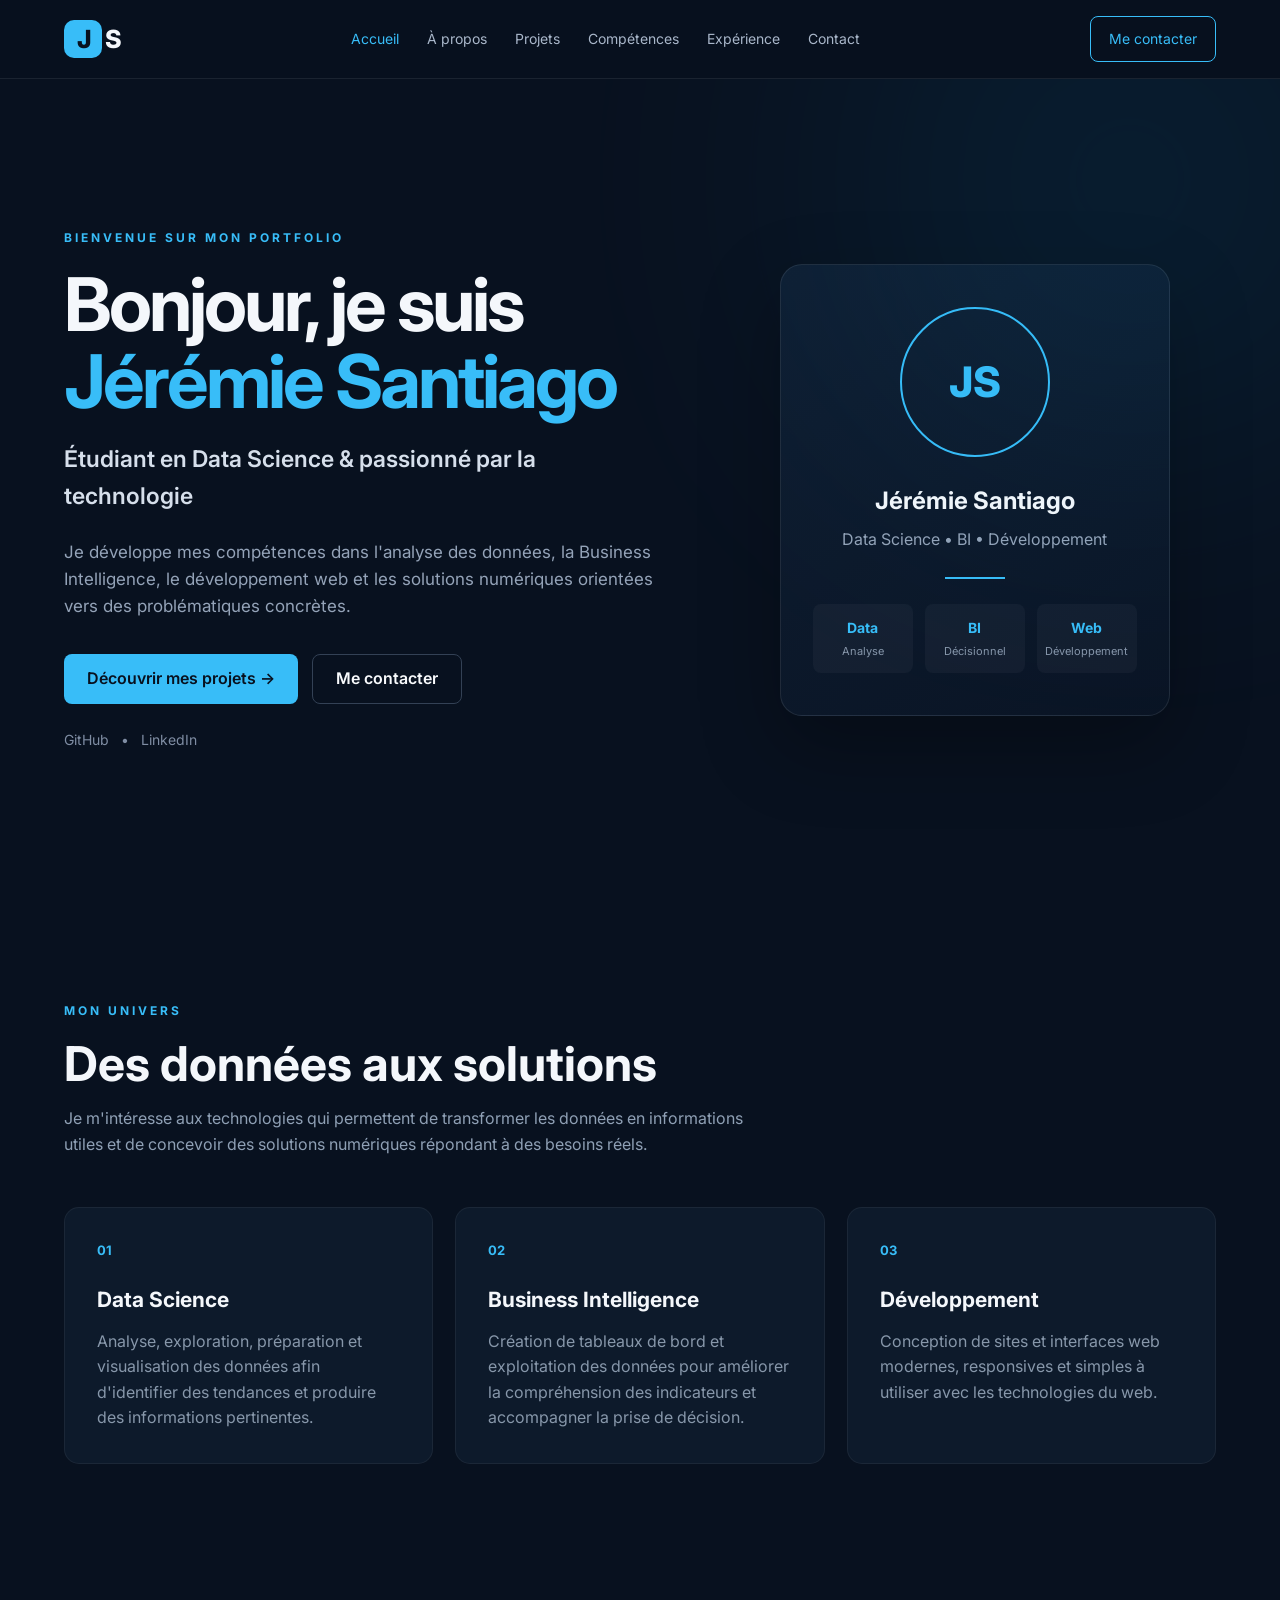
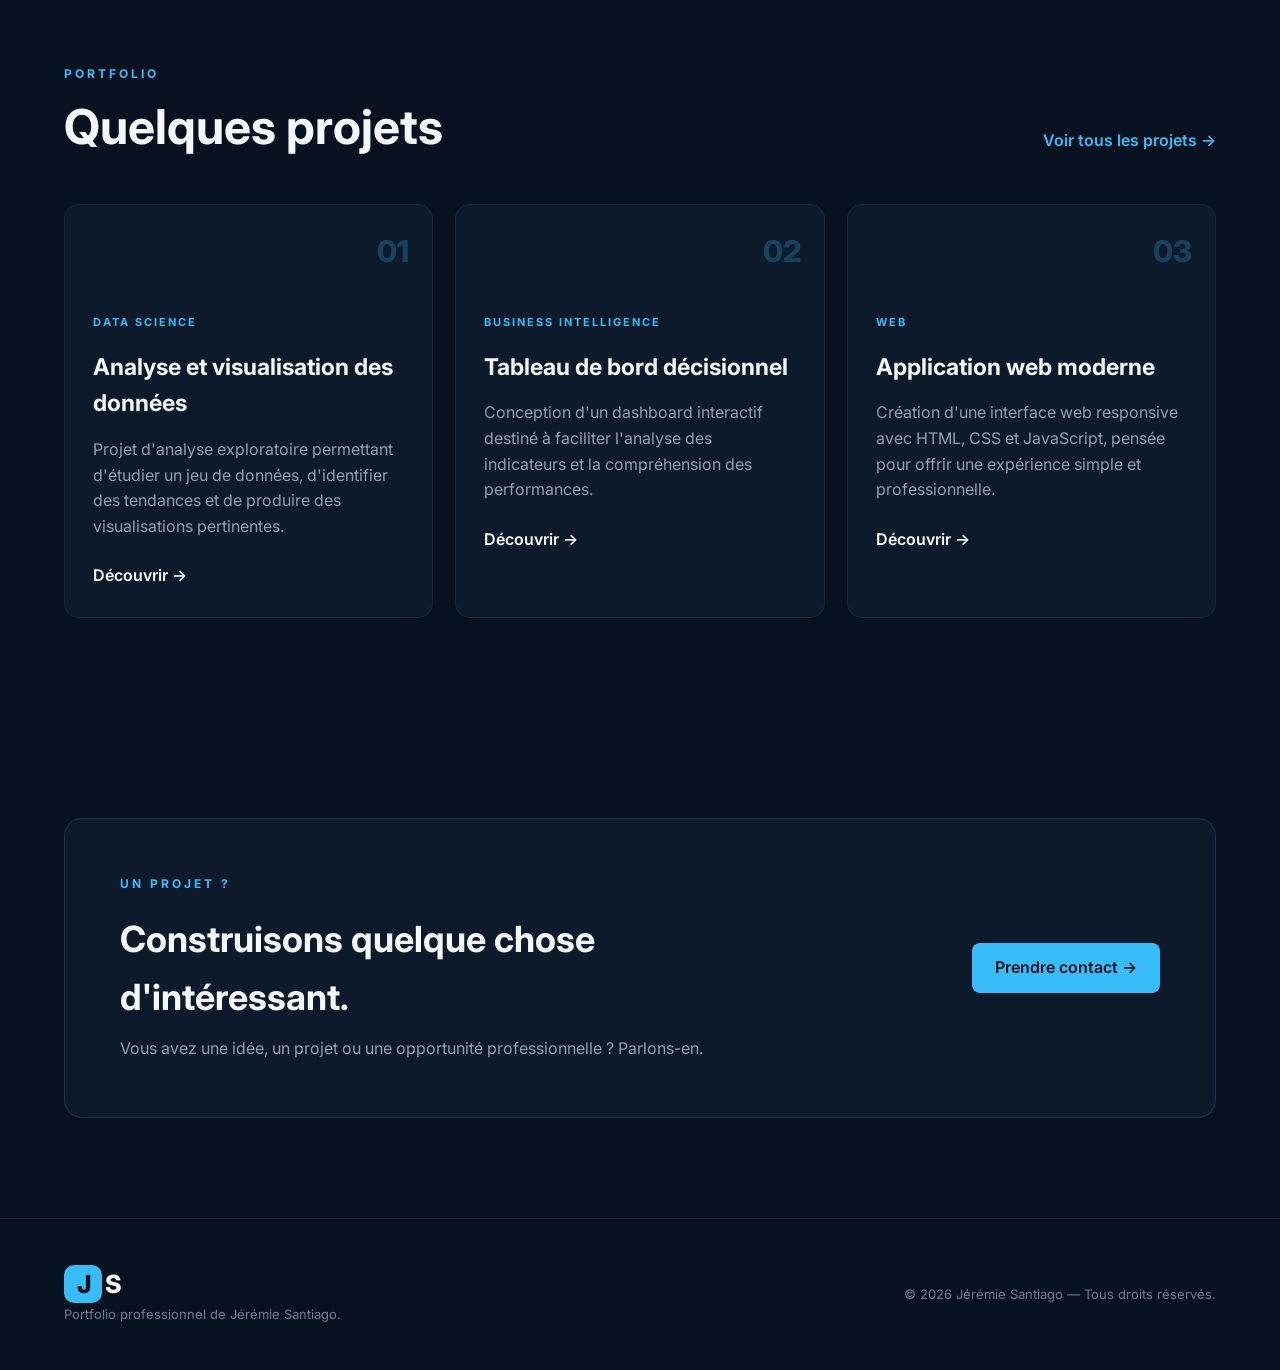
==== index.html @ 96756fd2 "Création de la page d'accueil du portfolio" ====
<!DOCTYPE html>
<html lang="fr">
<head>
    <!-- Encodage des caractères -->
    <meta charset="UTF-8">

    <!-- Adaptation aux téléphones, tablettes et ordinateurs -->
    <meta name="viewport" content="width=device-width, initial-scale=1.0">

    <!-- Description du site -->
    <meta
        name="description"
        content="Portfolio professionnel de Jérémie Santiago, étudiant en Data Science passionné par l'analyse des données, la Business Intelligence et les technologies numériques."
    >

    <!-- Mots-clés -->
    <meta
        name="keywords"
        content="Jérémie Santiago, Data Science, Data Analyst, Business Intelligence, Power BI, Python, R, Portfolio"
    >

    <!-- Auteur -->
    <meta name="author" content="Jérémie Santiago">

    <!-- Titre affiché dans l'onglet du navigateur -->
    <title>Jérémie Santiago | Data Science & Technologies</title>

    <!-- Préconnexion aux polices Google -->
    <link rel="preconnect" href="https://fonts.googleapis.com">
    <link rel="preconnect" href="https://fonts.gstatic.com" crossorigin>

    <!-- Police utilisée -->
    <link
        href="https://fonts.googleapis.com/css2?family=Inter:wght@400;500;600;700;800&display=swap"
        rel="stylesheet"
    >

    <!-- Feuilles de style -->
    <link rel="stylesheet" href="css/style.css">
    <link rel="stylesheet" href="css/responsive.css">
</head>

<body>

    <!-- =====================================================
         HEADER / NAVIGATION
    ====================================================== -->

    <header class="header">

        <nav class="navbar container">

            <!-- Logo -->
            <a href="index.html" class="logo" aria-label="Jérémie Santiago - Accueil">
                <span>J</span>S
            </a>

            <!-- Menu mobile -->
            <button
                class="menu-toggle"
                id="menuToggle"
                type="button"
                aria-label="Ouvrir le menu"
                aria-expanded="false"
            >
                ☰
            </button>

            <!-- Liens de navigation -->
            <ul class="nav-links" id="navLinks">

                <li>
                    <a href="index.html" class="active">
                        Accueil
                    </a>
                </li>

                <li>
                    <a href="pages/about.html">
                        À propos
                    </a>
                </li>

                <li>
                    <a href="pages/projects.html">
                        Projets
                    </a>
                </li>

                <li>
                    <a href="pages/skills.html">
                        Compétences
                    </a>
                </li>

                <li>
                    <a href="pages/experience.html">
                        Expérience
                    </a>
                </li>

                <li>
                    <a href="pages/contact.html">
                        Contact
                    </a>
                </li>

            </ul>

            <!-- Bouton contact -->
            <a href="pages/contact.html" class="nav-button">
                Me contacter
            </a>

        </nav>

    </header>


    <!-- =====================================================
         CONTENU PRINCIPAL
    ====================================================== -->

    <main>

        <!-- =================================================
             HERO / SECTION PRINCIPALE
        ================================================== -->

        <section class="hero" id="accueil">

            <div class="container hero-content">

                <!-- Partie gauche -->
                <div class="hero-text">

                    <p class="hero-label">
                        BIENVENUE SUR MON PORTFOLIO
                    </p>

                    <h1>
                        Bonjour, je suis
                        <span>Jérémie Santiago</span>
                    </h1>

                    <h2>
                        Étudiant en Data Science & passionné par la technologie
                    </h2>

                    <p class="hero-description">
                        Je développe mes compétences dans l'analyse des données,
                        la Business Intelligence, le développement web et les
                        solutions numériques orientées vers des problématiques
                        concrètes.
                    </p>

                    <!-- Boutons -->
                    <div class="hero-buttons">

                        <a
                            href="pages/projects.html"
                            class="btn btn-primary"
                        >
                            Découvrir mes projets →
                        </a>

                        <a
                            href="pages/contact.html"
                            class="btn btn-secondary"
                        >
                            Me contacter
                        </a>

                    </div>

                    <!-- Réseaux -->
                    <div class="social-links">

                        <a
                            href="https://github.com/jeremiesantiagoondzie-web"
                            target="_blank"
                            rel="noopener noreferrer"
                        >
                            GitHub
                        </a>

                        <span>•</span>

                        <a
                            href="#"
                            target="_blank"
                            rel="noopener noreferrer"
                        >
                            LinkedIn
                        </a>

                    </div>

                </div>


                <!-- =================================================
                     PARTIE DROITE / CARTE PROFIL
                ================================================== -->

                <div class="hero-visual">

                    <div class="profile-card">

                        <!-- Cercle provisoire pour la photo -->
                        <div class="profile-circle">
                            JS
                        </div>

                        <h3>
                            Jérémie Santiago
                        </h3>

                        <p>
                            Data Science • BI • Développement
                        </p>

                        <div class="profile-line"></div>

                        <!-- Domaines -->
                        <div class="profile-info">

                            <div>
                                <strong>Data</strong>
                                <span>Analyse</span>
                            </div>

                            <div>
                                <strong>BI</strong>
                                <span>Décisionnel</span>
                            </div>

                            <div>
                                <strong>Web</strong>
                                <span>Développement</span>
                            </div>

                        </div>

                    </div>

                </div>

            </div>

        </section>


        <!-- =====================================================
             SECTION À PROPOS / INTRODUCTION
        ====================================================== -->

        <section class="intro section" id="univers">

            <div class="container">

                <div class="section-heading">

                    <p class="section-label">
                        MON UNIVERS
                    </p>

                    <h2>
                        Des données aux solutions
                    </h2>

                    <p>
                        Je m'intéresse aux technologies qui permettent de
                        transformer les données en informations utiles et de
                        concevoir des solutions numériques répondant à des
                        besoins réels.
                    </p>

                </div>


                <!-- Cartes -->
                <div class="cards-grid">

                    <!-- Carte 1 -->
                    <article class="info-card">

                        <div class="card-icon">
                            01
                        </div>

                        <h3>
                            Data Science
                        </h3>

                        <p>
                            Analyse, exploration, préparation et visualisation
                            des données afin d'identifier des tendances et
                            produire des informations pertinentes.
                        </p>

                    </article>


                    <!-- Carte 2 -->
                    <article class="info-card">

                        <div class="card-icon">
                            02
                        </div>

                        <h3>
                            Business Intelligence
                        </h3>

                        <p>
                            Création de tableaux de bord et exploitation des
                            données pour améliorer la compréhension des
                            indicateurs et accompagner la prise de décision.
                        </p>

                    </article>


                    <!-- Carte 3 -->
                    <article class="info-card">

                        <div class="card-icon">
                            03
                        </div>

                        <h3>
                            Développement
                        </h3>

                        <p>
                            Conception de sites et interfaces web modernes,
                            responsives et simples à utiliser avec les
                            technologies du web.
                        </p>

                    </article>

                </div>

            </div>

        </section>


        <!-- =====================================================
             SECTION PROJETS
        ====================================================== -->

        <section class="projects-preview section" id="projets">

            <div class="container">

                <div class="section-heading section-heading-row">

                    <div>

                        <p class="section-label">
                            PORTFOLIO
                        </p>

                        <h2>
                            Quelques projets
                        </h2>

                    </div>

                    <a
                        href="pages/projects.html"
                        class="see-more"
                    >
                        Voir tous les projets →
                    </a>

                </div>


                <!-- Grille des projets -->
                <div class="project-grid">

                    <!-- Projet 1 -->
                    <article class="project-card">

                        <div class="project-number">
                            01
                        </div>

                        <div class="project-content">

                            <span>
                                DATA SCIENCE
                            </span>

                            <h3>
                                Analyse et visualisation des données
                            </h3>

                            <p>
                                Projet d'analyse exploratoire permettant
                                d'étudier un jeu de données, d'identifier
                                des tendances et de produire des
                                visualisations pertinentes.
                            </p>

                            <a href="pages/projects.html">
                                Découvrir →
                            </a>

                        </div>

                    </article>


                    <!-- Projet 2 -->
                    <article class="project-card">

                        <div class="project-number">
                            02
                        </div>

                        <div class="project-content">

                            <span>
                                BUSINESS INTELLIGENCE
                            </span>

                            <h3>
                                Tableau de bord décisionnel
                            </h3>

                            <p>
                                Conception d'un dashboard interactif destiné
                                à faciliter l'analyse des indicateurs et la
                                compréhension des performances.
                            </p>

                            <a href="pages/projects.html">
                                Découvrir →
                            </a>

                        </div>

                    </article>


                    <!-- Projet 3 -->
                    <article class="project-card">

                        <div class="project-number">
                            03
                        </div>

                        <div class="project-content">

                            <span>
                                WEB
                            </span>

                            <h3>
                                Application web moderne
                            </h3>

                            <p>
                                Création d'une interface web responsive avec
                                HTML, CSS et JavaScript, pensée pour offrir
                                une expérience simple et professionnelle.
                            </p>

                            <a href="pages/projects.html">
                                Découvrir →
                            </a>

                        </div>

                    </article>

                </div>

            </div>

        </section>


        <!-- =====================================================
             SECTION APPEL À L'ACTION
        ====================================================== -->

        <section class="cta section">

            <div class="container cta-box">

                <div>

                    <p class="section-label">
                        UN PROJET ?
                    </p>

                    <h2>
                        Construisons quelque chose d'intéressant.
                    </h2>

                    <p>
                        Vous avez une idée, un projet ou une opportunité
                        professionnelle ? Parlons-en.
                    </p>

                </div>

                <a
                    href="pages/contact.html"
                    class="btn btn-primary"
                >
                    Prendre contact →
                </a>

            </div>

        </section>

    </main>


    <!-- =====================================================
         FOOTER
    ====================================================== -->

    <footer class="footer">

        <div class="container footer-content">

            <!-- Identité -->
            <div>

                <a
                    href="index.html"
                    class="logo"
                    aria-label="Retour à l'accueil"
                >
                    <span>J</span>S
                </a>

                <p>
                    Portfolio professionnel de Jérémie Santiago.
                </p>

            </div>

            <!-- Copyright -->
            <p>
                © 2026 Jérémie Santiago — Tous droits réservés.
            </p>

        </div>

    </footer>


    <!-- =====================================================
         JAVASCRIPT
    ====================================================== -->

    <script src="js/script.js"></script>

</body>
</html>
---- css/style.css ----
/* ==================================================
   RESET
================================================== */

* {
    margin: 0;
    padding: 0;
    box-sizing: border-box;
}

html {
    scroll-behavior: smooth;
}

body {
    font-family: "Inter", sans-serif;
    background: #08111f;
    color: #f4f7fb;
    line-height: 1.6;
}

a {
    text-decoration: none;
    color: inherit;
}

ul {
    list-style: none;
}

.container {
    width: min(1180px, 90%);
    margin: auto;
}

.section {
    padding: 100px 0;
}


/* ==================================================
   HEADER
================================================== */

.header {
    position: sticky;
    top: 0;
    z-index: 1000;
    background: rgba(8, 17, 31, 0.92);
    backdrop-filter: blur(12px);
    border-bottom: 1px solid rgba(255, 255, 255, 0.08);
}

.navbar {
    height: 78px;
    display: flex;
    align-items: center;
    justify-content: space-between;
    gap: 30px;
}

.logo {
    font-size: 25px;
    font-weight: 800;
    letter-spacing: -2px;
}

.logo span {
    display: inline-flex;
    align-items: center;
    justify-content: center;
    width: 38px;
    height: 38px;
    margin-right: 3px;
    border-radius: 10px;
    background: #38bdf8;
    color: #08111f;
}

.nav-links {
    display: flex;
    align-items: center;
    gap: 28px;
}

.nav-links a {
    color: #a9b7ca;
    font-size: 14px;
    transition: 0.3s ease;
}

.nav-links a:hover,
.nav-links a.active {
    color: #38bdf8;
}

.nav-button {
    padding: 11px 18px;
    border: 1px solid #38bdf8;
    border-radius: 8px;
    color: #38bdf8;
    font-size: 14px;
    transition: 0.3s ease;
}

.nav-button:hover {
    background: #38bdf8;
    color: #08111f;
}

.menu-toggle {
    display: none;
    border: 0;
    background: none;
    color: white;
    font-size: 27px;
    cursor: pointer;
}


/* ==================================================
   HERO
================================================== */

.hero {
    min-height: calc(100vh - 78px);
    display: flex;
    align-items: center;
    position: relative;
    overflow: hidden;
}

.hero::before {
    content: "";
    position: absolute;
    width: 500px;
    height: 500px;
    border-radius: 50%;
    background: #0ea5e9;
    filter: blur(150px);
    opacity: 0.12;
    top: -150px;
    right: -100px;
}

.hero-content {
    display: grid;
    grid-template-columns: 1.1fr 0.9fr;
    align-items: center;
    gap: 80px;
}

.hero-label,
.section-label {
    color: #38bdf8;
    font-size: 12px;
    font-weight: 700;
    letter-spacing: 3px;
    margin-bottom: 18px;
}

.hero h1 {
    font-size: clamp(42px, 6vw, 74px);
    line-height: 1.05;
    letter-spacing: -3px;
}

.hero h1 span {
    display: block;
    color: #38bdf8;
}

.hero h2 {
    margin-top: 20px;
    font-size: 23px;
    color: #d6dfeb;
    font-weight: 600;
}

.hero-description {
    max-width: 620px;
    margin-top: 24px;
    color: #94a3b8;
    font-size: 17px;
}

.hero-buttons {
    display: flex;
    gap: 14px;
    margin-top: 34px;
    flex-wrap: wrap;
}

.btn {
    display: inline-flex;
    align-items: center;
    justify-content: center;
    min-height: 50px;
    padding: 0 23px;
    border-radius: 8px;
    font-weight: 600;
    transition: 0.3s ease;
}

.btn-primary {
    background: #38bdf8;
    color: #08111f;
}

.btn-primary:hover {
    transform: translateY(-3px);
}

.btn-secondary {
    border: 1px solid #334155;
    color: #f8fafc;
}

.btn-secondary:hover {
    border-color: #38bdf8;
    color: #38bdf8;
}

.social-links {
    display: flex;
    gap: 12px;
    align-items: center;
    margin-top: 25px;
    color: #7f8da3;
    font-size: 14px;
}

.social-links a:hover {
    color: #38bdf8;
}


/* ==================================================
   PROFILE CARD
================================================== */

.hero-visual {
    display: flex;
    justify-content: center;
}

.profile-card {
    width: min(390px, 100%);
    padding: 42px 32px;
    text-align: center;
    background: linear-gradient(
        145deg,
        rgba(15, 31, 51, 0.95),
        rgba(10, 21, 37, 0.95)
    );
    border: 1px solid rgba(255, 255, 255, 0.09);
    border-radius: 22px;
    box-shadow: 0 30px 80px rgba(0, 0, 0, 0.3);
}

.profile-circle {
    width: 150px;
    height: 150px;
    margin: 0 auto 25px;
    display: flex;
    align-items: center;
    justify-content: center;
    border-radius: 50%;
    border: 2px solid #38bdf8;
    color: #38bdf8;
    font-size: 42px;
    font-weight: 800;
}

.profile-card h3 {
    font-size: 24px;
}

.profile-card > p {
    color: #94a3b8;
    margin-top: 7px;
}

.profile-line {
    width: 60px;
    height: 2px;
    margin: 25px auto;
    background: #38bdf8;
}

.profile-info {
    display: grid;
    grid-template-columns: repeat(3, 1fr);
    gap: 12px;
}

.profile-info div {
    padding: 13px 5px;
    background: rgba(255, 255, 255, 0.035);
    border-radius: 8px;
}

.profile-info strong,
.profile-info span {
    display: block;
}

.profile-info strong {
    font-size: 14px;
    color: #38bdf8;
}

.profile-info span {
    color: #8796aa;
    font-size: 11px;
    margin-top: 3px;
}


/* ==================================================
   TITRES
================================================== */

.section-heading {
    max-width: 700px;
    margin-bottom: 50px;
}

.section-heading h2 {
    font-size: clamp(32px, 4vw, 48px);
    line-height: 1.1;
}

.section-heading > p:last-child {
    color: #8fa0b5;
    margin-top: 15px;
}


/* ==================================================
   CARTES
================================================== */

.cards-grid {
    display: grid;
    grid-template-columns: repeat(3, 1fr);
    gap: 22px;
}

.info-card {
    padding: 32px;
    border-radius: 15px;
    background: #0d1a2b;
    border: 1px solid rgba(255, 255, 255, 0.06);
    transition: transform 0.3s ease, border-color 0.3s ease;
}

.info-card:hover {
    transform: translateY(-6px);
    border-color: rgba(56, 189, 248, 0.35);
}

.card-icon {
    color: #38bdf8;
    font-size: 13px;
    font-weight: 700;
}

.info-card h3 {
    margin-top: 22px;
    font-size: 21px;
}

.info-card p {
    color: #8797aa;
    margin-top: 12px;
}


/* ==================================================
   PROJETS
================================================== */

.section-heading-row {
    max-width: none;
    display: flex;
    justify-content: space-between;
    align-items: end;
    gap: 20px;
}

.see-more {
    color: #38bdf8;
    font-weight: 600;
}

.project-grid {
    display: grid;
    grid-template-columns: repeat(3, 1fr);
    gap: 22px;
}

.project-card {
    min-height: 350px;
    padding: 28px;
    position: relative;
    overflow: hidden;
    border-radius: 15px;
    background: #0d1a2b;
    border: 1px solid rgba(255, 255, 255, 0.06);
}

.project-number {
    position: absolute;
    top: 22px;
    right: 23px;
    color: rgba(56, 189, 248, 0.25);
    font-size: 30px;
    font-weight: 800;
}

.project-content {
    padding-top: 75px;
}

.project-content > span {
    color: #38bdf8;
    font-size: 11px;
    font-weight: 700;
    letter-spacing: 2px;
}

.project-content h3 {
    margin-top: 15px;
    font-size: 23px;
}

.project-content p {
    margin-top: 15px;
    color: #8fa0b5;
}

.project-content a {
    display: inline-block;
    margin-top: 24px;
    color: #f8fafc;
    font-weight: 600;
}

.project-content a:hover {
    color: #38bdf8;
}


/* ==================================================
   CTA
================================================== */

.cta-box {
    padding: 55px;
    display: flex;
    align-items: center;
    justify-content: space-between;
    gap: 30px;
    border-radius: 18px;
    background: #0d1a2b;
    border: 1px solid rgba(56, 189, 248, 0.18);
}

.cta-box h2 {
    max-width: 650px;
    font-size: 36px;
}

.cta-box p:last-child {
    margin-top: 10px;
    color: #8fa0b5;
}


/* ==================================================
   FOOTER
================================================== */

.footer {
    padding: 45px 0;
    border-top: 1px solid rgba(255, 255, 255, 0.07);
}

.footer-content {
    display: flex;
    align-items: center;
    justify-content: space-between;
    gap: 25px;
}

.footer p {
    color: #6f7f93;
    font-size: 13px;
}
---- css/responsive.css ----
@media (max-width: 950px) {

    .nav-links {
        display: none;
        position: absolute;
        top: 78px;
        left: 0;
        right: 0;
        padding: 25px;
        flex-direction: column;
        background: #08111f;
        border-bottom: 1px solid rgba(255, 255, 255, 0.08);
    }

    .nav-links.show {
        display: flex;
    }

    .menu-toggle {
        display: block;
    }

    .nav-button {
        display: none;
    }

    .hero-content {
        grid-template-columns: 1fr;
        gap: 55px;
        padding: 70px 0;
    }

    .cards-grid,
    .project-grid {
        grid-template-columns: 1fr 1fr;
    }

    .cta-box {
        flex-direction: column;
        align-items: flex-start;
    }
}


@media (max-width: 650px) {

    .section {
        padding: 75px 0;
    }

    .hero h1 {
        letter-spacing: -2px;
    }

    .hero h2 {
        font-size: 19px;
    }

    .hero-description {
        font-size: 15px;
    }

    .cards-grid,
    .project-grid {
        grid-template-columns: 1fr;
    }

    .section-heading-row {
        align-items: flex-start;
        flex-direction: column;
    }

    .profile-card {
        padding: 35px 20px;
    }

    .cta-box {
        padding: 35px 25px;
    }

    .cta-box h2 {
        font-size: 29px;
    }

    .footer-content {
        flex-direction: column;
        align-items: flex-start;
    }
}
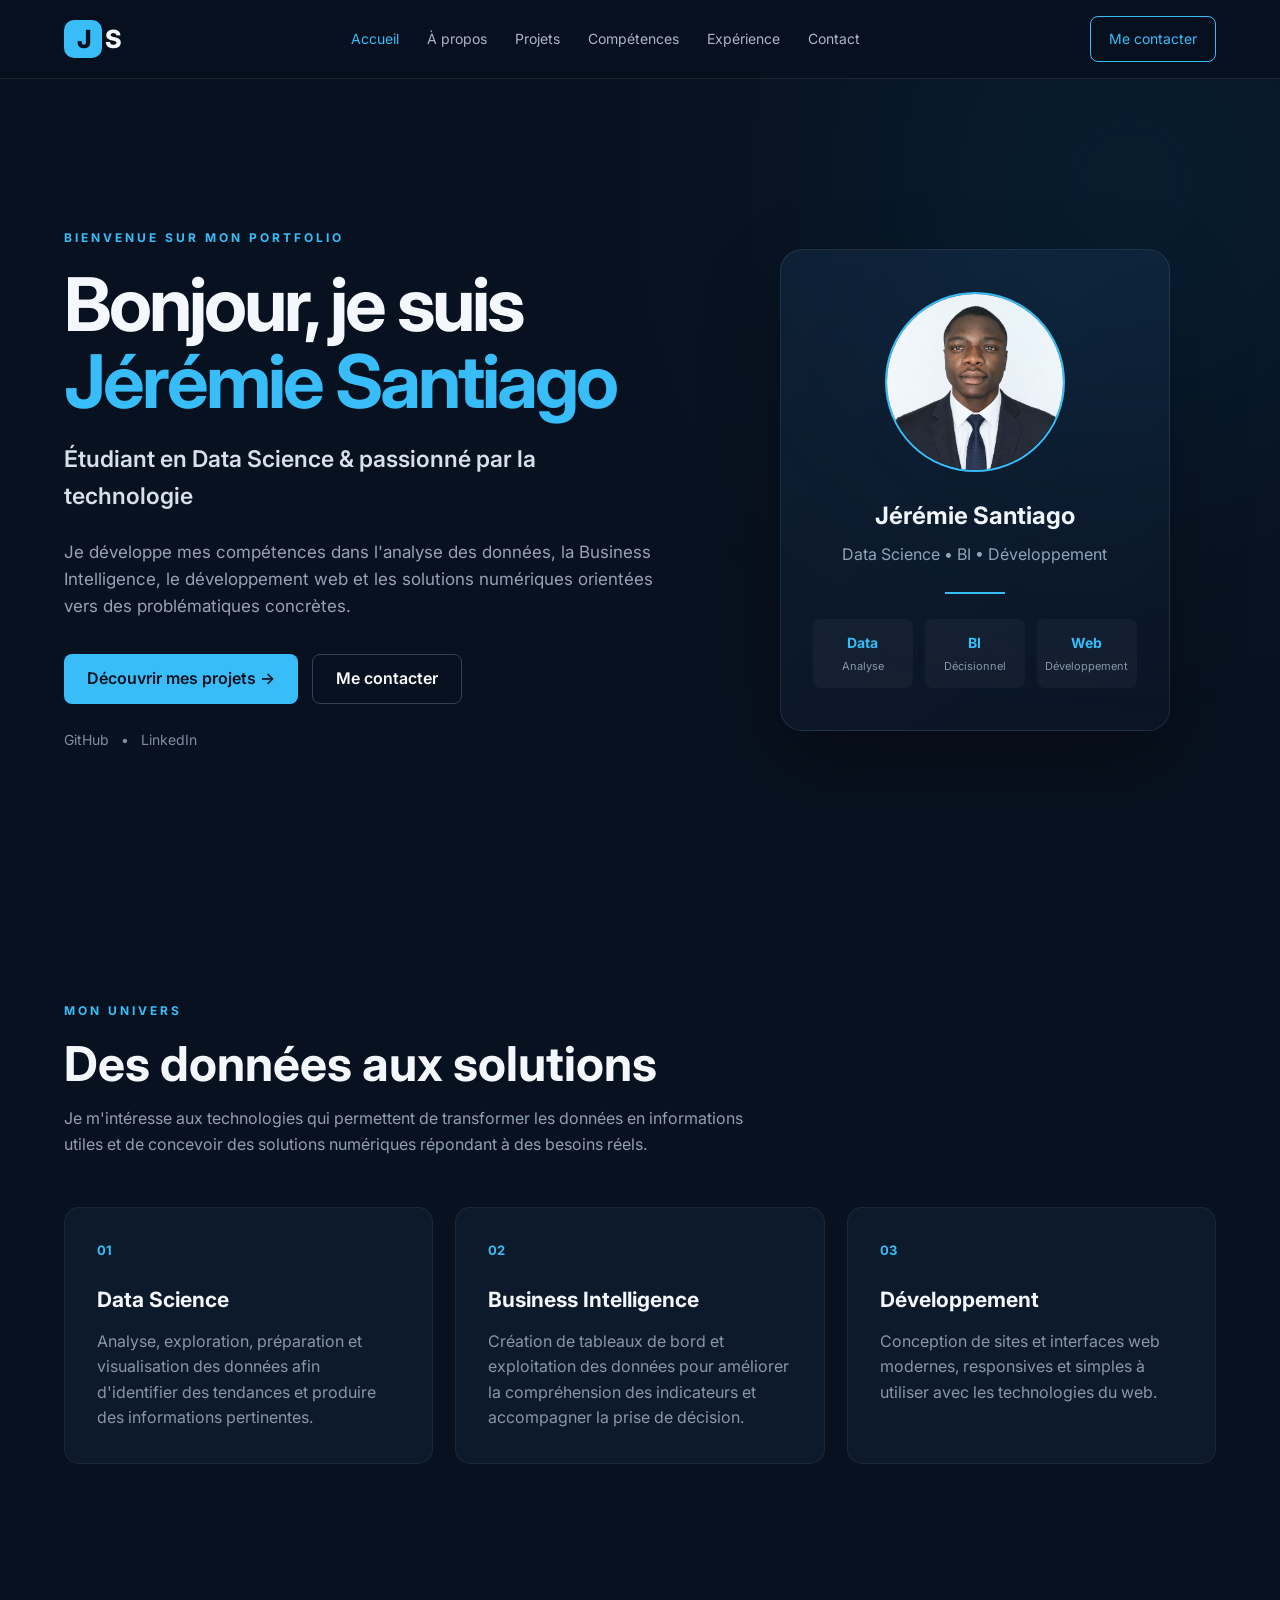
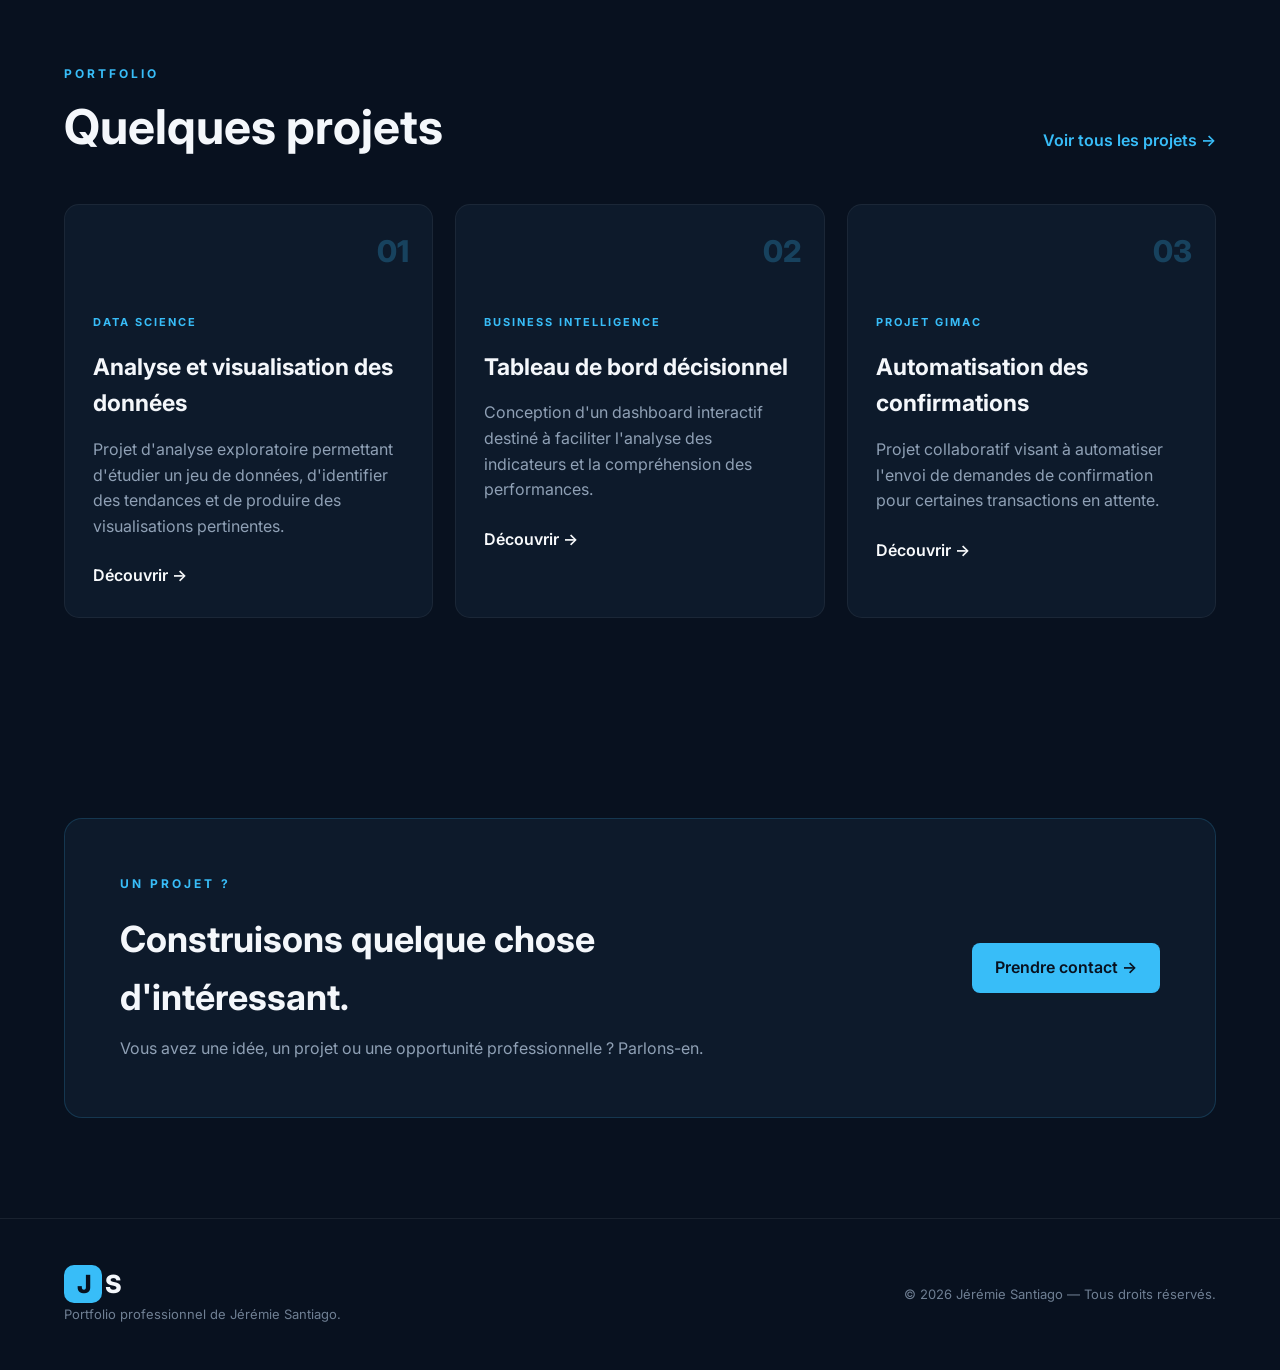
==== commit 3545687f: "Finalisation du portfolio avant publication" ====
--- a/index.html
+++ b/index.html
@@ -1,62 +1,65 @@
-
 <!DOCTYPE html>
 <html lang="fr">
+
 <head>
-    <!-- Encodage des caractères -->
+
+    <!-- Encodage -->
     <meta charset="UTF-8">
 
-    <!-- Adaptation aux téléphones, tablettes et ordinateurs -->
+    <!-- Responsive -->
     <meta name="viewport" content="width=device-width, initial-scale=1.0">
 
-    <!-- Description du site -->
-    <meta
-        name="description"
-        content="Portfolio professionnel de Jérémie Santiago, étudiant en Data Science passionné par l'analyse des données, la Business Intelligence et les technologies numériques."
-    >
-
-    <!-- Mots-clés -->
-    <meta
-        name="keywords"
-        content="Jérémie Santiago, Data Science, Data Analyst, Business Intelligence, Power BI, Python, R, Portfolio"
-    >
-
-    <!-- Auteur -->
+    <!-- Référencement -->
+    <meta name="description"
+        content="Portfolio professionnel de Jérémie Santiago ONDZIE MOUABA, étudiant en Data Science passionné par l'analyse de données, la Business Intelligence et les technologies numériques.">
+
+    <meta name="keywords"
+        content="Jérémie Santiago, Data Science, Data Analyst, Business Intelligence, Python, R, Power BI, Excel, GitHub">
+
     <meta name="author" content="Jérémie Santiago">
 
-    <!-- Titre affiché dans l'onglet du navigateur -->
+    <!-- Titre -->
     <title>Jérémie Santiago | Data Science & Technologies</title>
 
-    <!-- Préconnexion aux polices Google -->
+
+    <!-- ================= GOOGLE FONTS ================= -->
+
     <link rel="preconnect" href="https://fonts.googleapis.com">
     <link rel="preconnect" href="https://fonts.gstatic.com" crossorigin>
 
-    <!-- Police utilisée -->
     <link
         href="https://fonts.googleapis.com/css2?family=Inter:wght@400;500;600;700;800&display=swap"
-        rel="stylesheet"
-    >
-
-    <!-- Feuilles de style -->
+        rel="stylesheet">
+
+
+    <!-- ================= CSS ================= -->
+
     <link rel="stylesheet" href="css/style.css">
     <link rel="stylesheet" href="css/responsive.css">
+
 </head>
 
+
 <body>
 
+
     <!-- =====================================================
-         HEADER / NAVIGATION
+         NAVBAR
     ====================================================== -->
 
     <header class="header">
 
         <nav class="navbar container">
 
-            <!-- Logo -->
-            <a href="index.html" class="logo" aria-label="Jérémie Santiago - Accueil">
+            <!-- LOGO -->
+
+            <a href="./index.html" class="logo" aria-label="Accueil - Jérémie Santiago">
                 <span>J</span>S
             </a>
 
-            <!-- Menu mobile -->
+
+            <!-- MENU MOBILE -->
+
             <button
                 class="menu-toggle"
                 id="menuToggle"
@@ -67,55 +70,67 @@
                 ☰
             </button>
 
-            <!-- Liens de navigation -->
+
+            <!-- LIENS NAVIGATION -->
+
             <ul class="nav-links" id="navLinks">
 
                 <li>
-                    <a href="index.html" class="active">
+                    <a href="./index.html" class="active">
                         Accueil
                     </a>
                 </li>
 
                 <li>
-                    <a href="pages/about.html">
+                    <a href="./pages/about.html">
                         À propos
                     </a>
                 </li>
 
                 <li>
-                    <a href="pages/projects.html">
+                    <a href="./pages/projects.html">
                         Projets
                     </a>
                 </li>
 
                 <li>
-                    <a href="pages/skills.html">
+                    <a href="./pages/skills.html">
                         Compétences
                     </a>
                 </li>
 
                 <li>
-                    <a href="pages/experience.html">
+                    <a href="./pages/experience.html">
                         Expérience
                     </a>
                 </li>
 
                 <li>
-                    <a href="pages/contact.html">
+                    <a href="./pages/contact.html">
                         Contact
                     </a>
                 </li>
 
             </ul>
 
-            <!-- Bouton contact -->
-            <a href="pages/contact.html" class="nav-button">
+
+            <!-- =================================================
+                 BOUTON ME CONTACTER
+                 LE LIEN EST DIRECTEMENT VERS contact.html
+            ================================================== -->
+
+            <a
+                href="./pages/contact.html"
+                class="nav-button"
+                aria-label="Ouvrir la page contact"
+            >
                 Me contacter
             </a>
 
         </nav>
 
     </header>
+
 
 
     <!-- =====================================================
@@ -124,29 +139,35 @@
 
     <main>
 
+
         <!-- =================================================
-             HERO / SECTION PRINCIPALE
+             HERO
         ================================================== -->
 
         <section class="hero" id="accueil">
 
             <div class="container hero-content">
 
-                <!-- Partie gauche -->
+
+                <!-- ================= TEXTE ================= -->
+
                 <div class="hero-text">
 
                     <p class="hero-label">
                         BIENVENUE SUR MON PORTFOLIO
                     </p>
+
 
                     <h1>
                         Bonjour, je suis
                         <span>Jérémie Santiago</span>
                     </h1>
 
+
                     <h2>
                         Étudiant en Data Science & passionné par la technologie
                     </h2>
+
 
                     <p class="hero-description">
                         Je développe mes compétences dans l'analyse des données,
@@ -155,18 +176,21 @@
                         concrètes.
                     </p>
 
-                    <!-- Boutons -->
+
+                    <!-- BOUTONS -->
+
                     <div class="hero-buttons">
 
                         <a
-                            href="pages/projects.html"
+                            href="./pages/projects.html"
                             class="btn btn-primary"
                         >
                             Découvrir mes projets →
                         </a>
 
+
                         <a
-                            href="pages/contact.html"
+                            href="./pages/contact.html"
                             class="btn btn-secondary"
                         >
                             Me contacter
@@ -174,7 +198,9 @@
 
                     </div>
 
-                    <!-- Réseaux -->
+
+                    <!-- RÉSEAUX -->
+
                     <div class="social-links">
 
                         <a
@@ -188,11 +214,11 @@
                         <span>•</span>
 
                         <a
-                            href="#"
-                            target="_blank"
-                            rel="noopener noreferrer"
-                        >
-                            LinkedIn
+                        href="www.linkedin.com/in/jeremie-ondzie-mouaba"
+                        target="_blank"
+                        rel="noopener noreferrer"
+                                                                    >
+                         LinkedIn
                         </a>
 
                     </div>
@@ -200,47 +226,82 @@
                 </div>
 
 
-                <!-- =================================================
-                     PARTIE DROITE / CARTE PROFIL
-                ================================================== -->
+
+                <!-- ================= CARTE PROFIL ================= -->
 
                 <div class="hero-visual">
 
                     <div class="profile-card">
 
-                        <!-- Cercle provisoire pour la photo -->
-                        <div class="profile-circle">
-                            JS
-                        </div>
+
+                        <!-- PHOTO -->
+                        <div class="profile-photo">
+
+                            <img
+                                src="./assets/images/profile.jpeg"
+                                alt="Photo de Jérémie Santiago"
+                            >
+
+                        </div>
+
 
                         <h3>
                             Jérémie Santiago
                         </h3>
 
+
                         <p>
                             Data Science • BI • Développement
                         </p>
 
+
                         <div class="profile-line"></div>
 
-                        <!-- Domaines -->
+
+                        <!-- DOMAINES -->
+
                         <div class="profile-info">
 
+
                             <div>
-                                <strong>Data</strong>
-                                <span>Analyse</span>
+
+                                <strong>
+                                    Data
+                                </strong>
+
+                                <span>
+                                    Analyse
+                                </span>
+
                             </div>
 
+
                             <div>
-                                <strong>BI</strong>
-                                <span>Décisionnel</span>
+
+                                <strong>
+                                    BI
+                                </strong>
+
+                                <span>
+                                    Décisionnel
+                                </span>
+
                             </div>
 
+
                             <div>
-                                <strong>Web</strong>
-                                <span>Développement</span>
+
+                                <strong>
+                                    Web
+                                </strong>
+
+                                <span>
+                                    Développement
+                                </span>
+
                             </div>
 
+
                         </div>
 
                     </div>
@@ -252,13 +313,15 @@
         </section>
 
 
-        <!-- =====================================================
-             SECTION À PROPOS / INTRODUCTION
-        ====================================================== -->
+
+        <!-- =================================================
+             MON UNIVERS
+        ================================================== -->
 
         <section class="intro section" id="univers">
 
             <div class="container">
+
 
                 <div class="section-heading">
 
@@ -266,9 +329,11 @@
                         MON UNIVERS
                     </p>
 
+
                     <h2>
                         Des données aux solutions
                     </h2>
+
 
                     <p>
                         Je m'intéresse aux technologies qui permettent de
@@ -280,19 +345,25 @@
                 </div>
 
 
-                <!-- Cartes -->
+
+                <!-- CARTES -->
+
                 <div class="cards-grid">
 
-                    <!-- Carte 1 -->
+
+                    <!-- DATA SCIENCE -->
+
                     <article class="info-card">
 
                         <div class="card-icon">
                             01
                         </div>
+
 
                         <h3>
                             Data Science
                         </h3>
+
 
                         <p>
                             Analyse, exploration, préparation et visualisation
@@ -303,16 +374,20 @@
                     </article>
 
 
-                    <!-- Carte 2 -->
+
+                    <!-- BUSINESS INTELLIGENCE -->
+
                     <article class="info-card">
 
                         <div class="card-icon">
                             02
                         </div>
+
 
                         <h3>
                             Business Intelligence
                         </h3>
+
 
                         <p>
                             Création de tableaux de bord et exploitation des
@@ -323,16 +398,20 @@
                     </article>
 
 
-                    <!-- Carte 3 -->
+
+                    <!-- DÉVELOPPEMENT -->
+
                     <article class="info-card">
 
                         <div class="card-icon">
                             03
                         </div>
+
 
                         <h3>
                             Développement
                         </h3>
+
 
                         <p>
                             Conception de sites et interfaces web modernes,
@@ -342,6 +421,7 @@
 
                     </article>
 
+
                 </div>
 
             </div>
@@ -349,13 +429,15 @@
         </section>
 
 
-        <!-- =====================================================
-             SECTION PROJETS
-        ====================================================== -->
+
+        <!-- =================================================
+             PROJETS
+        ================================================== -->
 
         <section class="projects-preview section" id="projets">
 
             <div class="container">
+
 
                 <div class="section-heading section-heading-row">
 
@@ -371,8 +453,9 @@
 
                     </div>
 
+
                     <a
-                        href="pages/projects.html"
+                        href="./pages/projects.html"
                         class="see-more"
                     >
                         Voir tous les projets →
@@ -381,15 +464,20 @@
                 </div>
 
 
-                <!-- Grille des projets -->
+
+                <!-- GRILLE PROJETS -->
+
                 <div class="project-grid">
 
-                    <!-- Projet 1 -->
+
+                    <!-- PROJET 1 -->
+
                     <article class="project-card">
 
                         <div class="project-number">
                             01
                         </div>
+
 
                         <div class="project-content">
 
@@ -397,9 +485,11 @@
                                 DATA SCIENCE
                             </span>
 
+
                             <h3>
                                 Analyse et visualisation des données
                             </h3>
+
 
                             <p>
                                 Projet d'analyse exploratoire permettant
@@ -408,7 +498,8 @@
                                 visualisations pertinentes.
                             </p>
 
-                            <a href="pages/projects.html">
+
+                            <a href="./pages/projects.html">
                                 Découvrir →
                             </a>
 
@@ -417,12 +508,15 @@
                     </article>
 
 
-                    <!-- Projet 2 -->
+
+                    <!-- PROJET 2 -->
+
                     <article class="project-card">
 
                         <div class="project-number">
                             02
                         </div>
+
 
                         <div class="project-content">
 
@@ -430,9 +524,11 @@
                                 BUSINESS INTELLIGENCE
                             </span>
 
+
                             <h3>
                                 Tableau de bord décisionnel
                             </h3>
+
 
                             <p>
                                 Conception d'un dashboard interactif destiné
@@ -440,7 +536,8 @@
                                 compréhension des performances.
                             </p>
 
-                            <a href="pages/projects.html">
+
+                            <a href="./pages/projects.html">
                                 Découvrir →
                             </a>
 
@@ -449,30 +546,36 @@
                     </article>
 
 
-                    <!-- Projet 3 -->
+
+                    <!-- PROJET 3 -->
+
                     <article class="project-card">
 
                         <div class="project-number">
                             03
                         </div>
 
+
                         <div class="project-content">
 
                             <span>
-                                WEB
+                                PROJET GIMAC
                             </span>
 
+
                             <h3>
-                                Application web moderne
+                                Automatisation des confirmations
                             </h3>
 
+
                             <p>
-                                Création d'une interface web responsive avec
-                                HTML, CSS et JavaScript, pensée pour offrir
-                                une expérience simple et professionnelle.
+                                Projet collaboratif visant à automatiser
+                                l'envoi de demandes de confirmation pour
+                                certaines transactions en attente.
                             </p>
 
-                            <a href="pages/projects.html">
+
+                            <a href="./pages/projects.html">
                                 Découvrir →
                             </a>
 
@@ -480,6 +583,7 @@
 
                     </article>
 
+
                 </div>
 
             </div>
@@ -487,13 +591,15 @@
         </section>
 
 
-        <!-- =====================================================
-             SECTION APPEL À L'ACTION
-        ====================================================== -->
+
+        <!-- =================================================
+             CALL TO ACTION
+        ================================================== -->
 
         <section class="cta section">
 
             <div class="container cta-box">
+
 
                 <div>
 
@@ -501,9 +607,11 @@
                         UN PROJET ?
                     </p>
 
+
                     <h2>
                         Construisons quelque chose d'intéressant.
                     </h2>
+
 
                     <p>
                         Vous avez une idée, un projet ou une opportunité
@@ -512,18 +620,23 @@
 
                 </div>
 
+
+                <!-- BOUTON CONTACT -->
+
                 <a
-                    href="pages/contact.html"
+                    href="./pages/contact.html"
                     class="btn btn-primary"
                 >
                     Prendre contact →
                 </a>
 
+
             </div>
 
         </section>
 
     </main>
+
 
 
     <!-- =====================================================
@@ -534,38 +647,46 @@
 
         <div class="container footer-content">
 
-            <!-- Identité -->
+
+            <!-- IDENTITÉ -->
+
             <div>
 
                 <a
-                    href="index.html"
+                    href="./index.html"
                     class="logo"
                     aria-label="Retour à l'accueil"
                 >
                     <span>J</span>S
                 </a>
 
+
                 <p>
                     Portfolio professionnel de Jérémie Santiago.
                 </p>
 
             </div>
 
-            <!-- Copyright -->
+
+            <!-- COPYRIGHT -->
+
             <p>
                 © 2026 Jérémie Santiago — Tous droits réservés.
             </p>
 
+
         </div>
 
     </footer>
+
 
 
     <!-- =====================================================
          JAVASCRIPT
     ====================================================== -->
 
-    <script src="js/script.js"></script>
+    <script src="./js/script.js"></script>
 
 </body>
-</html>
+
+</html>
--- a/css/style.css
+++ b/css/style.css
@@ -497,4 +497,617 @@
 .footer p {
     color: #6f7f93;
     font-size: 13px;
-}+}
+
+
+/* ==================================================
+   PAGES INTERNES
+================================================== */
+
+.inner-hero {
+    padding-top: 120px;
+    padding-bottom: 80px;
+}
+
+.inner-hero h1 {
+    max-width: 850px;
+    font-size: clamp(40px, 6vw, 68px);
+    line-height: 1.08;
+    letter-spacing: -2px;
+}
+
+.inner-hero p:last-child {
+    max-width: 720px;
+    margin-top: 20px;
+    color: #94a3b8;
+    font-size: 17px;
+}
+
+
+/* ==================================================
+   ABOUT
+================================================== */
+
+.about-grid {
+    display: grid;
+    grid-template-columns: 1.1fr 0.9fr;
+    gap: 70px;
+    align-items: start;
+}
+
+.about-text h2 {
+    font-size: 40px;
+    line-height: 1.15;
+    margin-bottom: 25px;
+}
+
+.about-text p {
+    color: #94a3b8;
+    margin-top: 18px;
+}
+
+.about-highlight {
+    display: grid;
+    gap: 16px;
+}
+
+.highlight-box {
+    padding: 27px;
+    background: #0d1a2b;
+    border: 1px solid rgba(255, 255, 255, 0.06);
+    border-radius: 14px;
+}
+
+.highlight-box > span {
+    color: #38bdf8;
+    font-weight: 800;
+}
+
+.highlight-box h3 {
+    margin-top: 12px;
+    font-size: 21px;
+}
+
+.highlight-box p {
+    color: #8797aa;
+    margin-top: 8px;
+}
+
+
+/* ==================================================
+   PROJECTS PAGE
+================================================== */
+
+.project-list {
+    display: grid;
+    gap: 22px;
+}
+
+.project-large {
+    position: relative;
+    padding: 38px;
+    min-height: 300px;
+    background: #0d1a2b;
+    border-radius: 16px;
+    border: 1px solid rgba(255, 255, 255, 0.06);
+    overflow: hidden;
+    transition: 0.3s ease;
+}
+
+.project-large:hover {
+    transform: translateY(-5px);
+    border-color: rgba(56, 189, 248, 0.3);
+}
+
+.project-large-number {
+    position: absolute;
+    top: 20px;
+    right: 30px;
+    color: rgba(56, 189, 248, 0.2);
+    font-size: 70px;
+    font-weight: 800;
+}
+
+.project-large-content {
+    position: relative;
+    z-index: 1;
+    max-width: 820px;
+}
+
+.project-large-content > span {
+    color: #38bdf8;
+    font-size: 11px;
+    font-weight: 700;
+    letter-spacing: 2px;
+}
+
+.project-large-content h2 {
+    margin-top: 15px;
+    font-size: 30px;
+}
+
+.project-large-content p {
+    margin-top: 15px;
+    color: #8fa0b5;
+}
+
+.technology-list,
+.skill-tags {
+    display: flex;
+    flex-wrap: wrap;
+    gap: 9px;
+    margin-top: 22px;
+}
+
+.technology-list span,
+.skill-tags span {
+    padding: 7px 11px;
+    border-radius: 7px;
+    background: rgba(56, 189, 248, 0.08);
+    color: #8edcff;
+    font-size: 12px;
+    font-weight: 600;
+}
+
+
+/* ==================================================
+   SKILLS
+================================================== */
+
+.skills-grid {
+    display: grid;
+    grid-template-columns: repeat(2, 1fr);
+    gap: 22px;
+}
+
+.skill-category {
+    padding: 32px;
+    background: #0d1a2b;
+    border: 1px solid rgba(255, 255, 255, 0.06);
+    border-radius: 15px;
+}
+
+.skill-category-number {
+    color: #38bdf8;
+    font-size: 13px;
+    font-weight: 800;
+}
+
+.skill-category h2 {
+    margin-top: 18px;
+    font-size: 25px;
+}
+
+.skill-category > p {
+    color: #8797aa;
+    margin-top: 10px;
+}
+
+
+/* ==================================================
+   EXPERIENCE / TIMELINE
+================================================== */
+
+.timeline {
+    position: relative;
+    max-width: 900px;
+}
+
+.timeline::before {
+    content: "";
+    position: absolute;
+    left: 21px;
+    top: 0;
+    bottom: 0;
+    width: 1px;
+    background: rgba(56, 189, 248, 0.25);
+}
+
+.timeline-item {
+    position: relative;
+    display: grid;
+    grid-template-columns: 45px 1fr;
+    gap: 25px;
+    margin-bottom: 45px;
+}
+
+.timeline-marker {
+    position: relative;
+    z-index: 2;
+    width: 43px;
+    height: 43px;
+    display: flex;
+    align-items: center;
+    justify-content: center;
+    border-radius: 50%;
+    border: 1px solid #38bdf8;
+    background: #08111f;
+    color: #38bdf8;
+    font-size: 11px;
+    font-weight: 800;
+}
+
+.timeline-content {
+    padding: 28px;
+    background: #0d1a2b;
+    border: 1px solid rgba(255, 255, 255, 0.06);
+    border-radius: 14px;
+}
+
+.timeline-content > span {
+    color: #38bdf8;
+    font-size: 11px;
+    font-weight: 700;
+    letter-spacing: 2px;
+}
+
+.timeline-content h2 {
+    margin-top: 12px;
+    font-size: 25px;
+}
+
+.timeline-content p {
+    color: #8797aa;
+    margin-top: 10px;
+}
+
+
+/* ==================================================
+   CONTACT
+================================================== */
+
+.contact-grid {
+    display: grid;
+    grid-template-columns: 0.9fr 1.1fr;
+    gap: 60px;
+    align-items: start;
+}
+
+.contact-info h2 {
+    font-size: 40px;
+    line-height: 1.15;
+}
+
+.contact-info > p:not(.section-label) {
+    margin-top: 20px;
+    color: #94a3b8;
+}
+
+.contact-item {
+    padding: 20px 0;
+    border-bottom: 1px solid rgba(255, 255, 255, 0.07);
+}
+
+.contact-item span {
+    display: block;
+    color: #38bdf8;
+    font-size: 11px;
+    font-weight: 700;
+    letter-spacing: 2px;
+}
+
+.contact-item a {
+    display: inline-block;
+    margin-top: 7px;
+    color: #dce5ef;
+    overflow-wrap: anywhere;
+}
+
+.contact-item a:hover {
+    color: #38bdf8;
+}
+
+
+/* ==================================================
+   PHOTO DE PROFIL
+================================================== */
+
+.profile-photo {
+    width: 180px;
+    height: 180px;
+    margin: 0 auto 25px;
+    border-radius: 50%;
+    overflow: hidden;
+    border: 2px solid #38bdf8;
+}
+
+.profile-photo img {
+    width: 100%;
+    height: 100%;
+    object-fit: cover;
+    display: block;
+}
+
+
+/* ==================================================
+   FORMULAIRE GOOGLE
+================================================== */
+
+.contact-form-wrapper {
+    width: 100%;
+    min-width: 0;
+    padding: 28px;
+    background: #0d1a2b;
+    border: 1px solid rgba(255, 255, 255, 0.08);
+    border-radius: 16px;
+    box-sizing: border-box;
+}
+
+.contact-heading {
+    margin-bottom: 24px;
+}
+
+.contact-heading h2 {
+    margin: 10px 0;
+    font-size: 28px;
+    line-height: 1.25;
+}
+
+.contact-heading > p:last-child {
+    color: #94a3b8;
+    line-height: 1.7;
+}
+
+.google-form-container {
+    width: 100%;
+    max-width: 100%;
+    margin: 0 auto;
+    overflow: hidden;
+    border: 1px solid rgba(15, 23, 42, 0.12);
+    border-radius: 10px;
+    background: #ffffff;
+}
+
+.google-form-container iframe {
+    display: block;
+    width: 100%;
+    height: 1900px;
+    border: 0;
+    background: #ffffff;
+}
+
+.contact-note {
+    margin-top: 14px;
+    color: #94a3b8;
+    font-size: 13px;
+    line-height: 1.6;
+}
+
+
+/* ==================================================
+   RESPONSIVE : TABLETTES ET PETITS ÉCRANS
+================================================== */
+
+@media screen and (max-width: 1024px) {
+    .navbar {
+        gap: 18px;
+    }
+
+    .nav-links {
+        gap: 16px;
+    }
+
+    .hero-content {
+        gap: 40px;
+    }
+
+    .contact-grid {
+        gap: 35px;
+    }
+
+    .contact-info h2 {
+        font-size: 34px;
+    }
+}
+
+
+/* ==================================================
+   RESPONSIVE : MOBILES
+================================================== */
+
+@media screen and (max-width: 768px) {
+    .section {
+        padding: 70px 0;
+    }
+
+    .navbar {
+        height: 70px;
+        position: relative;
+    }
+
+    .menu-toggle {
+        display: block;
+        margin-left: auto;
+    }
+
+    .nav-button {
+        display: none;
+    }
+
+    .nav-links {
+        display: none;
+        position: absolute;
+        top: 70px;
+        left: 0;
+        right: 0;
+        padding: 22px;
+        flex-direction: column;
+        align-items: flex-start;
+        gap: 18px;
+        background: #0d1a2b;
+        border: 1px solid rgba(255, 255, 255, 0.08);
+        border-radius: 0 0 12px 12px;
+    }
+
+    .nav-links.show {
+        display: flex;
+    }
+
+    .hero {
+        min-height: auto;
+        padding: 70px 0;
+    }
+
+    .hero-content {
+        grid-template-columns: 1fr;
+        gap: 50px;
+    }
+
+    .hero h1 {
+        font-size: clamp(38px, 10vw, 58px);
+        letter-spacing: -2px;
+    }
+
+    .hero h2 {
+        font-size: 20px;
+    }
+
+    .hero-description {
+        font-size: 15px;
+    }
+
+    .profile-card {
+        padding: 32px 22px;
+    }
+
+    .cards-grid,
+    .project-grid,
+    .skills-grid {
+        grid-template-columns: 1fr;
+    }
+
+    .section-heading-row {
+        align-items: flex-start;
+        flex-direction: column;
+    }
+
+    .cta-box {
+        padding: 32px 24px;
+        align-items: flex-start;
+        flex-direction: column;
+    }
+
+    .cta-box h2 {
+        font-size: 28px;
+    }
+
+    .footer-content {
+        align-items: flex-start;
+        flex-direction: column;
+    }
+
+    .inner-hero {
+        padding-top: 80px;
+        padding-bottom: 50px;
+    }
+
+    .inner-hero h1 {
+        font-size: clamp(36px, 9vw, 52px);
+        letter-spacing: -1.5px;
+    }
+
+    .about-grid {
+        grid-template-columns: 1fr;
+        gap: 35px;
+    }
+
+    .about-text h2 {
+        font-size: 32px;
+    }
+
+    .project-large {
+        padding: 28px 22px;
+    }
+
+    .project-large-content h2 {
+        font-size: 25px;
+    }
+
+    .project-large-number {
+        font-size: 48px;
+        right: 18px;
+    }
+
+    .timeline-item {
+        grid-template-columns: 38px 1fr;
+        gap: 15px;
+    }
+
+    .timeline-marker {
+        width: 38px;
+        height: 38px;
+    }
+
+    .timeline::before {
+        left: 18px;
+    }
+
+    .timeline-content {
+        padding: 22px 18px;
+    }
+
+    .timeline-content h2 {
+        font-size: 21px;
+    }
+
+    .contact-grid {
+        grid-template-columns: 1fr;
+        gap: 35px;
+    }
+
+    .contact-info h2 {
+        font-size: 32px;
+    }
+
+    .contact-form-wrapper {
+        padding: 18px;
+    }
+
+    .contact-heading h2 {
+        font-size: 25px;
+    }
+
+    .google-form-container iframe {
+        height: 2200px;
+    }
+}
+
+
+/* ==================================================
+   RESPONSIVE : TRÈS PETITS MOBILES
+================================================== */
+
+@media screen and (max-width: 420px) {
+    .container {
+        width: 92%;
+    }
+
+    .section {
+        padding: 55px 0;
+    }
+
+    .hero-buttons {
+        flex-direction: column;
+        align-items: stretch;
+    }
+
+    .btn {
+        width: 100%;
+    }
+
+    .profile-info {
+        gap: 7px;
+    }
+
+    .profile-info div {
+        padding: 11px 3px;
+    }
+
+    .contact-form-wrapper {
+        padding: 12px;
+    }
+
+    .google-form-container iframe {
+        height: 2300px;
+    }
+}
--- a/css/responsive.css
+++ b/css/responsive.css
@@ -86,4 +86,127 @@
         flex-direction: column;
         align-items: flex-start;
     }
-}+}
+@media (max-width: 850px) {
+
+    .about-grid,
+    .contact-grid {
+        grid-template-columns: 1fr;
+    }
+
+    .skills-grid {
+        grid-template-columns: 1fr;
+    }
+
+    .about-text h2,
+    .contact-info h2 {
+        font-size: 32px;
+    }
+
+    .project-large {
+        padding: 28px;
+    }
+
+    .project-large-number {
+        font-size: 55px;
+    }
+}
+
+
+@media (max-width: 600px) {
+
+    .inner-hero {
+        padding-top: 85px;
+        padding-bottom: 60px;
+    }
+
+    .inner-hero h1 {
+        letter-spacing: -1.5px;
+    }
+
+    .timeline-item {
+        grid-template-columns: 38px 1fr;
+        gap: 15px;
+    }
+
+    .timeline-marker {
+        width: 38px;
+        height: 38px;
+    }
+
+    .timeline::before {
+        left: 18px;
+    }
+
+    .timeline-content {
+        padding: 22px;
+    }
+
+    .contact-form-wrapper {
+        padding: 22px;
+    }
+
+    .project-large-content h2 {
+        font-size: 24px;
+    }
+}
+
+/* ==================================================
+   FORMULAIRE GOOGLE RESPONSIVE
+================================================== */
+
+/* Tablettes et écrans intermédiaires */
+@media (max-width: 850px) {
+
+    .contact-grid {
+        grid-template-columns: 1fr;
+        gap: 35px;
+    }
+
+    .contact-form-wrapper {
+        width: 100%;
+        min-width: 0;
+    }
+
+    .google-form-container {
+        width: 100%;
+        max-width: 100%;
+        overflow: hidden;
+    }
+
+    .google-form-container iframe {
+        display: block;
+        width: 100%;
+        height: 2000px;
+        border: 0;
+    }
+}
+
+/* Téléphones */
+@media (max-width: 600px) {
+
+    .contact-form-wrapper {
+        padding: 16px;
+    }
+
+    .contact-heading h2 {
+        font-size: 25px;
+    }
+
+    .google-form-container iframe {
+        width: 100%;
+        height: 2200px;
+    }
+}
+
+/* Très petits téléphones */
+@media (max-width: 380px) {
+
+    .contact-form-wrapper {
+        padding: 12px;
+    }
+
+    .google-form-container iframe {
+        height: 2300px;
+    }
+}
